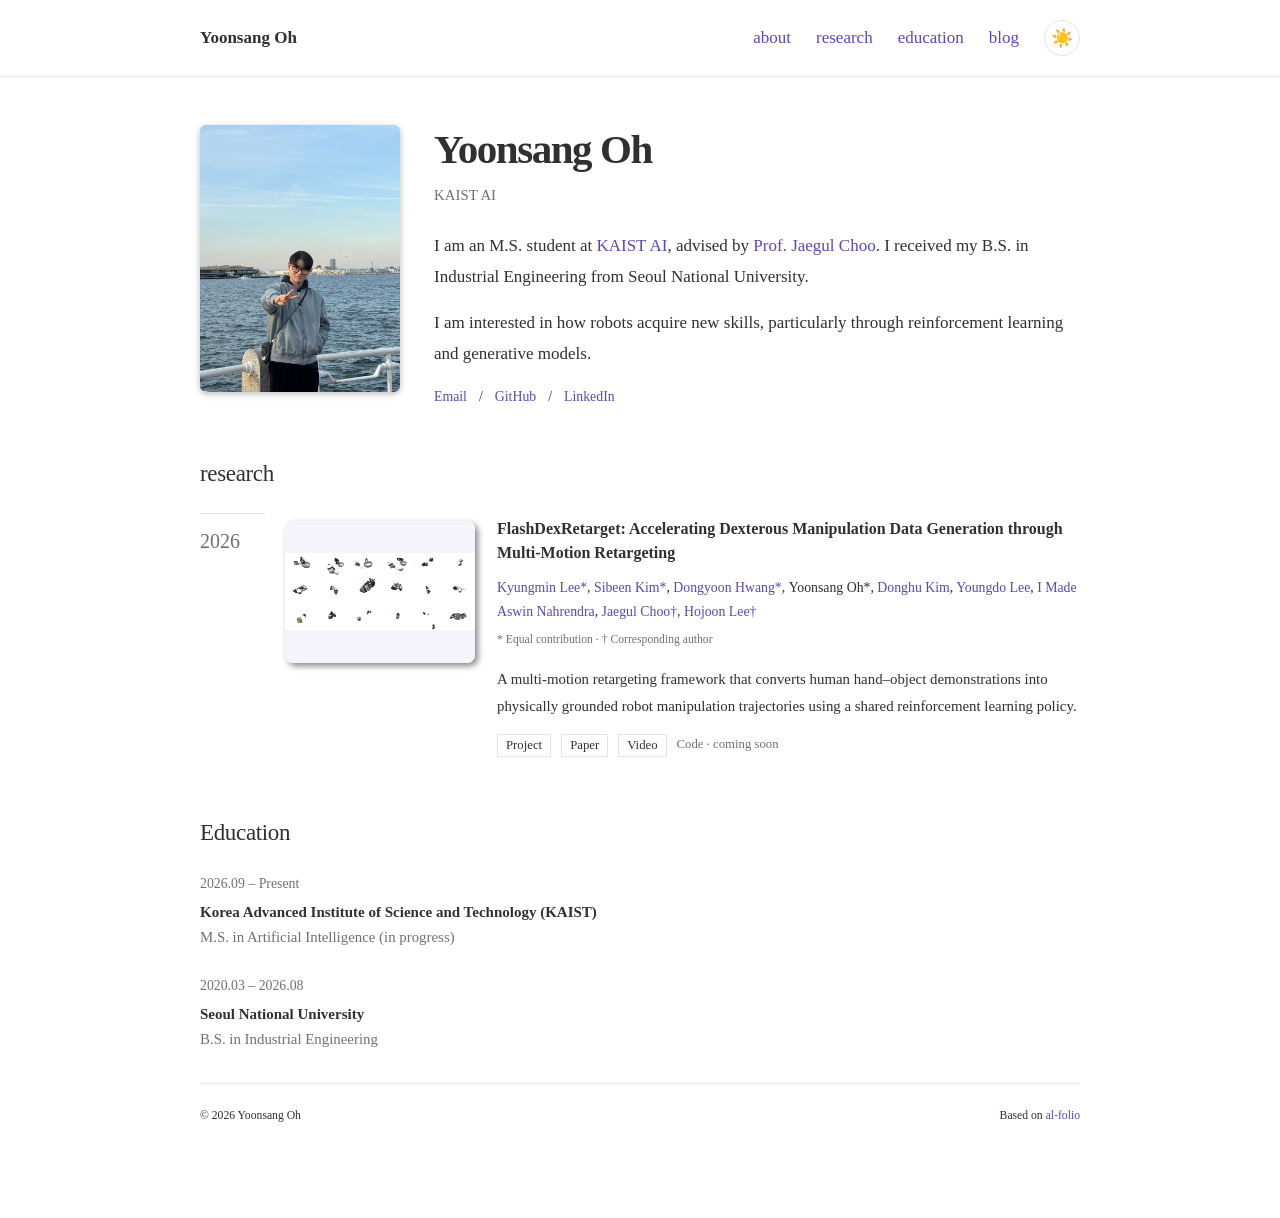
==== al-folio/index.html @ 8c88c83d "Loop research thumbnail automatically without playback controls" ====
<!doctype html><!-- Adapted from MIT-licensed al-folio; upstream styles preserved. --><html lang="en"><head><meta charset="utf-8"><script src="/assets/site-behavior.js?v=fc8016f9e977"></script><meta name="viewport" content="width=device-width,initial-scale=1"><title>Yoonsang Oh</title><meta name="description" content="Yoonsang Oh — KAIST AI. Robot learning, reinforcement learning, and generative models."><link rel="icon" type="image/svg+xml" href="/assets/favicon-iris.svg"><link rel="stylesheet" href="/al-folio/vendor/bootstrap.min.css?v=0c5ed985fdbd"><link rel="stylesheet" href="/al-folio/vendor/mdb.min.css?v=8e98d8bd4dc6"><link rel="stylesheet" href="/al-folio/vendor/main.css?v=cbb906da6841"><link rel="stylesheet" href="/assets/common.css?v=5578fe120aba"><link rel="stylesheet" href="/al-folio/preview.css?v=f639acb4c418"><link rel="stylesheet" href="/assets/selected-theme.css?v=f602026204bf"><link rel="canonical" href="https://yoonsangoh.github.io/"></head><body><header class="al-nav"><div><a class="brand" href="#about">Yoonsang Oh</a><nav aria-label="Page sections"><a href="#about">about</a><a href="#research">research</a><a href="#education">education</a><a href="/blog/">blog</a><button class="theme-toggle" type="button" aria-label="Switch to dark mode" aria-pressed="false" title="Switch to dark mode"><span aria-hidden="true">☀️</span></button></nav></div></header><main class="al-wrap" id="about"><article><div class="al-profile"><img class="portrait" src="/assets/yoonsang-oh-portrait.jpg" alt="Yoonsang Oh"></div><div class="al-intro"><h1>Yoonsang Oh</h1><p class="desc">KAIST AI</p><p>I am an M.S. student at <a href="https://gsai.kaist.ac.kr/" target="_blank" rel="noopener noreferrer">KAIST AI</a>, advised by <a href="https://sites.google.com/site/jaegulchoo/" target="_blank" rel="noopener noreferrer">Prof. Jaegul Choo</a>. I received my B.S. in Industrial Engineering from Seoul National University.</p><p>I am interested in how robots acquire new skills, particularly through reinforcement learning and generative models.</p><div class="profile-links"><a href="mailto:5yoondori@kaist.ac.kr">Email</a> <span aria-hidden="true">/</span> <a href="https://github.com/YoonsangOh" target="_blank" rel="noopener noreferrer">GitHub</a> <span aria-hidden="true">/</span> <a href="https://www.linkedin.com/in/%EC%9C%A4%EC%83%81-%EC%98%A4-364b84219/" target="_blank" rel="noopener noreferrer">LinkedIn</a></div></div><section class="al-research" id="research"><h2>research</h2><div class="al-bibliography"><div class="year-label">2026</div><article class="paper"><div class="paper-media"><a class="paper-image" href="https://davian-robotics.github.io/FlashDexRetarget/" target="_blank" rel="noopener noreferrer" aria-label="Open FlashDexRetarget project"><video id="flashdexretarget-preview" class="paper-video" autoplay muted loop playsinline preload="metadata" poster="/assets/flashdexretarget.jpg" width="1448" height="1086" aria-label="FlashDexRetarget robot manipulation demonstrations"><source src="/assets/flashdexretarget-thumbnail.mp4" type="video/mp4"><img src="/assets/flashdexretarget.jpg" alt="Robot hands interacting with objects in FlashDexRetarget rollouts"></video></a></div><div class="paper-body"><p class="paper-year">Research project · 2026</p><h3><a href="https://davian-robotics.github.io/FlashDexRetarget/" target="_blank" rel="noopener noreferrer">FlashDexRetarget: Accelerating Dexterous Manipulation Data Generation through Multi-Motion Retargeting</a></h3><p class="authors"><a href="https://kyungminn.github.io/" target="_blank" rel="noopener noreferrer">Kyungmin Lee*</a>, <a href="https://sibisibi.github.io/" target="_blank" rel="noopener noreferrer">Sibeen Kim*</a>, <a href="https://godnpeter.github.io/" target="_blank" rel="noopener noreferrer">Dongyoon Hwang*</a>, <strong>Yoonsang Oh*</strong>, <a href="https://i-am-proto.github.io/" target="_blank" rel="noopener noreferrer">Donghu Kim</a>, <a href="https://leeyngdo.github.io/" target="_blank" rel="noopener noreferrer">Youngdo Lee</a>, <a href="https://anahrendra.github.io/" target="_blank" rel="noopener noreferrer">I Made Aswin Nahrendra</a>, <a href="https://sites.google.com/site/jaegulchoo/" target="_blank" rel="noopener noreferrer">Jaegul Choo†</a>, <a href="https://joonleesky.github.io/" target="_blank" rel="noopener noreferrer">Hojoon Lee†</a></p><p class="author-note">* Equal contribution · † Corresponding author</p><p class="paper-summary">A multi-motion retargeting framework that converts human hand–object demonstrations into physically grounded robot manipulation trajectories using a shared reinforcement learning policy.</p><p class="paper-links"><a href="https://davian-robotics.github.io/FlashDexRetarget/" target="_blank" rel="noopener noreferrer">Project</a> <span aria-hidden="true">/</span> <a href="https://davian-robotics.github.io/FlashDexRetarget/static/FlashDexRetarget.pdf" target="_blank" rel="noopener noreferrer">Paper</a> <span aria-hidden="true">/</span> <a href="https://davian-robotics.github.io/FlashDexRetarget/#video" target="_blank" rel="noopener noreferrer">Video</a> <span aria-hidden="true">/</span> <span class="pending">Code · coming soon</span></p></div></article></div></section><section id="education"><h2>Education</h2><div class="al-education"><div class="education-item"><p class="education-period">2026.09 – Present</p><h3>Korea Advanced Institute of Science and Technology (KAIST)</h3><p>M.S. in Artificial Intelligence (in progress)</p></div><div class="education-item"><p class="education-period">2020.03 – 2026.08</p><h3>Seoul National University</h3><p>B.S. in Industrial Engineering</p></div></div></section></article><footer class="candidate-footer"><span>© 2026 Yoonsang Oh</span><span>Based on <a href="https://github.com/alshedivat/al-folio">al-folio</a></span></footer></main></body></html>
---- al-folio/vendor/main.css ----
:root{--global-bg-color:#fff;--global-code-bg-color:rgba(181,9,172,0.05);--global-text-color:#000;--global-text-color-light:#828282;--global-theme-color:#b509ac;--global-hover-color:#b509ac;--global-hover-text-color:#fff;--global-footer-bg-color:#1c1c1d;--global-footer-text-color:#e8e8e8;--global-footer-link-color:#fff;--global-distill-app-color:#828282;--global-divider-color:rgba(0,0,0,.1);--global-card-bg-color:#fff;--global-tip-block:#42b983;--global-tip-block-bg:#e2f5ec;--global-tip-block-text:#215d42;--global-tip-block-title:#359469;--global-warning-block:#e7c000;--global-warning-block-bg:#fff8d8;--global-warning-block-text:#6b5900;--global-warning-block-title:#b29400;--global-danger-block:#c00;--global-danger-block-bg:#ffe0e0;--global-danger-block-text:#600;--global-danger-block-title:#c00}:root .fa-sun{display:none}:root .fa-moon{padding-left:10px;padding-top:12px;display:block}:root .repo-img-light{display:block}:root .repo-img-dark{display:none}html[data-theme=dark]{--global-bg-color:#1c1c1d;--global-code-bg-color:#2c3237;--global-text-color:#e8e8e8;--global-text-color-light:#e8e8e8;--global-theme-color:#c519bc;--global-hover-color:#c519bc;--global-hover-text-color:#fff;--global-footer-bg-color:#e8e8e8;--global-footer-text-color:#1c1c1d;--global-footer-link-color:#000;--global-distill-app-color:#e8e8e8;--global-divider-color:#424246;--global-card-bg-color:#212529;--global-tip-block:#42b983;--global-tip-block-bg:#e2f5ec;--global-tip-block-text:#215d42;--global-tip-block-title:#359469;--global-warning-block:#e7c000;--global-warning-block-bg:#fff8d8;--global-warning-block-text:#6b5900;--global-warning-block-title:#b29400;--global-danger-block:#c00;--global-danger-block-bg:#ffe0e0;--global-danger-block-text:#600;--global-danger-block-title:#c00}html[data-theme=dark] .fa-sun{padding-left:10px;padding-top:12px;display:block}html[data-theme=dark] .fa-moon{display:none}html[data-theme=dark] .repo-img-light{display:none}html[data-theme=dark] .repo-img-dark{display:block}body{padding-bottom:70px;color:var(--global-text-color);background-color:var(--global-bg-color)}body h1,body h2,body h3,body h4,body h5,body h6{scroll-margin-top:66px}body.fixed-top-nav{padding-top:56px}body.sticky-bottom-footer{padding-bottom:0}.container{max-width:800px}.profile img{width:100%}p,h1,h2,h3,h4,h5,h6,em,div,li,span,strong{color:var(--global-text-color)}hr{border-top:1px solid var(--global-divider-color)}table td,table th{font-size:1rem}table th{font-weight:bold}a,table.table a{color:var(--global-theme-color)}a:hover,table.table a:hover{color:var(--global-theme-color);text-decoration:underline}a:hover:after :not(.nav-item.dropdown),table.table a:hover:after :not(.nav-item.dropdown){width:100%}.table-dark{background-color:transparent}figure,img{max-width:90vw}blockquote{background:var(--global-bg-color);border-left:2px solid var(--global-theme-color);margin:1.5em 10px;padding:.5em 10px;font-size:1.2rem}.equation{margin-bottom:1rem;text-align:center}.caption{font-size:.875rem;margin-top:.75rem;margin-bottom:1.5rem;text-align:center}.card{background-color:var(--global-card-bg-color)}.card img{width:100%}.card .card-title{color:var(--global-text-color)}.card .card-item{width:auto;margin-bottom:10px}.card .card-item .row{display:flex;align-items:center}.citation,.citation-number{color:var(--global-theme-color)}.profile{width:100%}.profile .address{margin-bottom:5px;margin-top:5px;font-family:monospace}.profile .address p{display:inline-block;margin:0}.profile.float-right{margin-left:1rem}.profile.float-left{margin-right:1rem}@media(min-width:576px){.profile{width:30%}.profile .address p{display:block}}.post-description{margin-bottom:2rem;font-size:.875rem}.post-description a{color:inherit}.post-description a:hover{color:var(--global-theme-color);text-decoration:none}.navbar{box-shadow:none;border-bottom:1px solid var(--global-divider-color);background-color:var(--global-bg-color);opacity:.95}.navbar .dropdown-menu{background-color:var(--global-bg-color);border:1px solid var(--global-divider-color)}.navbar .dropdown-menu a:not(.active){color:var(--global-text-color)}.navbar .dropdown-menu a:hover{color:var(--global-hover-color)}.navbar .dropdown-menu .dropdown-divider{border-top:1px solid var(--global-divider-color)!important}.dropdown-item{color:var(--global-text-color)}.dropdown-item:hover{color:var(--global-hover-color);background-color:var(--global-bg-color)}.navbar.navbar-light a:hover{text-decoration:none}.navbar.navbar-light .navbar-brand{color:var(--global-text-color)}.navbar.navbar-light .navbar-nav .nav-item .nav-link{color:var(--global-text-color)}.navbar.navbar-light .navbar-nav .nav-item .nav-link:hover{color:var(--global-hover-color)}.navbar.navbar-light .navbar-nav .nav-item.active>.nav-link{background-color:inherit;font-weight:bolder;color:var(--global-theme-color)}.navbar.navbar-light .navbar-nav .nav-item.active>.nav-link:hover{color:var(--global-hover-color)}.navbar.navbar-light .navbar-brand.social{padding-bottom:0;padding-top:0;font-size:1.7rem}.navbar.navbar-light .navbar-brand.social a i::before{color:var(--global-text-color);transition-property:all .2s ease-in-out}.navbar.navbar-light .navbar-brand.social a:hover i::before{color:var(--global-theme-color)}.navbar-toggler .icon-bar{display:block;width:22px;height:2px;background-color:var(--global-text-color);border-radius:1px;margin-bottom:4px;transition:all .2s}.navbar-toggler .top-bar{transform:rotate(45deg);transform-origin:10% 10%}.navbar-toggler .middle-bar{opacity:0}.navbar-toggler .bottom-bar{transform:rotate(-45deg);transform-origin:10% 90%}.navbar-toggler.collapsed .top-bar{transform:rotate(0)}.navbar-toggler.collapsed .middle-bar{opacity:1}.navbar-toggler.collapsed .bottom-bar{transform:rotate(0)}#light-toggle{padding:0;border:0;background-color:inherit;color:var(--global-text-color)}#light-toggle:hover{color:var(--global-hover-color)}.social{text-align:left}.social .contact-icons{font-size:3rem}.social .contact-icons a i::before{color:var(--global-text-color);transition-property:all .2s ease-in-out}.social .contact-icons a:hover i::before{color:var(--global-theme-color)}.social .contact-note{font-size:.8rem}footer.fixed-bottom{background-color:var(--global-footer-bg-color);font-size:.75rem}footer.fixed-bottom .container{color:var(--global-footer-text-color);padding-top:9px;padding-bottom:8px}footer.fixed-bottom a{color:var(--global-footer-link-color)}footer.fixed-bottom a:hover{color:var(--global-theme-color);text-decoration:none}footer.sticky-bottom{border-top:1px solid var(--global-divider-color);padding-top:40px;padding-bottom:40px;font-size:.9rem}.cv{margin-bottom:40px}.cv .card{background-color:var(--global-card-bg-color);border:1px solid var(--global-divider-color)}.cv .card .list-group-item{background-color:inherit;border-color:var(--global-divider-color)}.cv .card .list-group-item .badge{color:var(--global-card-bg-color)!important;background-color:var(--global-theme-color)!important}.table-cv-map{background-color:transparent;border:0;color:var(--global-text-color)}@media(min-width:768px){.repo{max-width:50%}}.header-bar{border-bottom:1px solid var(--global-divider-color);text-align:center;padding-top:2rem;padding-bottom:3rem}.header-bar h1{color:var(--global-theme-color);font-size:5rem}.tag-category-list{border-bottom:1px solid var(--global-divider-color);text-align:center;padding-top:1rem}.tag-category-list ul{justify-content:center;display:flow-root}.tag-category-list ul p,.tag-category-list ul li{list-style:none;display:inline-block;padding:1rem .5rem;color:var(--global-text-color-light)}.post-title mjx-container[jax=CHTML][display=true]{display:unset}.post-list{margin:0;margin-bottom:40px;padding:0}.post-list li{border-bottom:1px solid var(--global-divider-color);list-style:none;padding-top:2rem;padding-bottom:2rem}.post-list li .post-meta{color:var(--global-text-color-light);font-size:.875rem;margin-bottom:0}.post-list li .post-tags{color:var(--global-text-color-light);font-size:.875rem;padding-top:.25rem;padding-bottom:0}.post-list li a{color:var(--global-text-color);text-decoration:none}.post-list li a:hover{color:var(--global-theme-color)}.post-list li mjx-container[jax=CHTML][display=true]{display:unset}.pagination .page-item .page-link{color:var(--global-text-color)}.pagination .page-item .page-link:hover{color:#000}.pagination .page-item.active .page-link{color:#fff;background-color:var(--global-theme-color)}.pagination .page-item.active .page-link:hover{background-color:var(--global-theme-color)}.distill a:hover{border-bottom-color:var(--global-theme-color);text-decoration:none}.projects a{text-decoration:none}.projects a:hover .card-title{color:var(--global-theme-color)}.projects .card img{width:100%}.projects .card-item{width:auto;margin-bottom:10px}.projects .card-item .row{display:flex;align-items:center}.projects .grid-sizer,.projects .grid-item{width:250px;margin-bottom:10px}.projects h2.category{color:var(--global-divider-color);border-bottom:1px solid var(--global-divider-color);padding-top:.5rem;margin-top:2rem;margin-bottom:1rem;text-align:right}.publications{margin-top:2rem}.publications h1{color:var(--global-theme-color);font-size:2rem;text-align:center;margin-top:1em;margin-bottom:1em}.publications h2{margin-bottom:1rem}.publications h2 span{font-size:1.5rem}.publications h2.bibliography{color:var(--global-divider-color);border-top:1px solid var(--global-divider-color);padding-top:1rem;margin-top:2rem;margin-bottom:-2rem;text-align:right}.publications ol.bibliography{list-style:none;padding:0;margin-top:0}.publications ol.bibliography li{margin-bottom:1rem}.publications ol.bibliography li .preview{width:100%;min-width:80px;max-width:200px}.publications ol.bibliography li .abbr{height:2rem;margin-bottom:.5rem}.publications ol.bibliography li .abbr abbr{display:inline-block;background-color:var(--global-theme-color);padding-left:1rem;padding-right:1rem}.publications ol.bibliography li .abbr abbr a{color:white}.publications ol.bibliography li .abbr abbr a:hover{text-decoration:none}.publications ol.bibliography li .abbr abbr2{display:inline-block;background-color:rgba(255,255,255,0);border:1px solid var(--global-theme-color);color:var(--global-theme-color)!important;padding-left:1rem;padding-right:1rem}.publications ol.bibliography li .abbr abbr2 a{color:white}.publications ol.bibliography li .abbr abbr2 a:hover{text-decoration:none}.publications ol.bibliography li .abbr .award{color:var(--global-theme-color)!important;border:1px solid var(--global-theme-color)}.publications ol.bibliography li .title{font-weight:bolder}.publications ol.bibliography li .author a{border-bottom:1px dashed var(--global-theme-color)}.publications ol.bibliography li .author a:hover{border-bottom-style:solid;text-decoration:none}.publications ol.bibliography li .author>em{border-bottom:1px solid;font-style:normal}.publications ol.bibliography li .author>span.more-authors{color:var(--global-text-color-light);border-bottom:1px dashed var(--global-text-color-light);cursor:pointer}.publications ol.bibliography li .author>span.more-authors:hover{color:var(--global-text-color);border-bottom:1px dashed var(--global-text-color)}.publications ol.bibliography li .links a.btn{color:var(--global-text-color);border:1px solid var(--global-text-color);padding-left:.5rem;padding-right:.5rem;padding-top:.1rem;padding-bottom:.1rem;margin-left:0}.publications ol.bibliography li .links a.btn:hover{color:var(--global-theme-color);border-color:var(--global-theme-color)}.publications ol.bibliography li .badges{padding-bottom:.5rem}.publications ol.bibliography li .badges span{display:inline-block;color:#000;height:100%;padding-right:.5rem;vertical-align:middle}.publications ol.bibliography li .badges span:hover{text-decoration:underline}.publications ol.bibliography li .hidden{font-size:.875rem;max-height:0;overflow:hidden;text-align:justify;transition-property:.15s ease;-moz-transition:.15s ease;-ms-transition:.15s ease;-o-transition:.15s ease;transition:all .15s ease}.publications ol.bibliography li .hidden p{line-height:1.4em;margin:10px}.publications ol.bibliography li .hidden pre{font-size:1em;line-height:1.4em;padding:10px}.publications ol.bibliography li .hidden.open{max-height:100em;transition-property:.15s ease;-moz-transition:.15s ease;-ms-transition:.15s ease;-o-transition:.15s ease;transition:all .15s ease}.publications ol.bibliography li div.abstract.hidden{border:dashed 1px var(--global-bg-color)}.publications ol.bibliography li div.abstract.hidden.open{border-color:var(--global-text-color)}figure.highlight{margin:0 0 1rem}pre{color:var(--global-theme-color);background-color:var(--global-code-bg-color);border-radius:6px;padding:6px 12px}pre pre,pre code{background-color:transparent;border-radius:0;margin-bottom:0;padding:0}code{color:var(--global-theme-color);background-color:var(--global-code-bg-color);border-radius:3px;padding:3px 3px}html.transition,html.transition *,html.transition *:before,html.transition *:after{transition:all 750ms!important;transition-delay:0!important}.post .post-meta{color:var(--global-text-color-light);font-size:.875rem;margin-bottom:0}.post .post-tags{color:var(--global-text-color-light);font-size:.875rem;padding-top:.25rem;padding-bottom:1rem}.post .post-tags a{color:var(--global-text-color-light);text-decoration:none}.post .post-tags a:hover{color:var(--global-theme-color)}.post .post-content blockquote{border-left:5px solid var(--global-theme-color);padding:8px}.post .post-content blockquote p{margin-bottom:0}progress{position:fixed;left:0;top:56px;z-index:10;width:100%;height:1px;-webkit-appearance:none;-moz-appearance:none;appearance:none;border:0;background-color:transparent;color:var(--global-theme-color)}progress::-webkit-progress-bar{background-color:transparent}progress::-webkit-progress-value{background-color:var(--global-theme-color)}progress::-moz-progress-bar{background-color:var(--global-theme-color)}.progress-container{width:100%;background-color:transparent;position:fixed;top:56px;left:0;height:5px;display:block}.progress-bar{background-color:var(--global-theme-color);width:0;display:block;height:inherit}.code-display-wrapper{position:relative}.code-display-wrapper .copy{background:var(--global-card-bg-color);border-color:var(--global-bg-color);border-radius:.3rem;border-style:none;color:var(--global-text-color);font-size:medium;opacity:0;position:absolute;right:.5rem;top:.5rem}.code-display-wrapper:active .copy,.code-display-wrapper:focus .copy,.code-display-wrapper:hover .copy{color:var(--global-hover-color);opacity:1}.btn-group.dropdown .btn{box-shadow:none;-webkit-box-shadow:none}.btn-group.dropdown .btn-secondary.dropdown-toggle{border:1px solid var(--global-divider-color)}.btn-group.dropdown .btn-secondary.dropdown-toggle .page-size{color:inherit}.btn-group.dropdown .btn-secondary.dropdown-toggle:not(.active){background-color:var(--global-bg-color)!important;color:var(--global-text-color)}.btn-group.dropdown .btn-secondary.dropdown-toggle:hover{background-color:var(--global-hover-color)!important;color:var(--global-hover-text-color)!important}.btn-group.dropdown .dropdown-menu{background-color:var(--global-bg-color)}.btn-group.dropdown .dropdown-item{background-color:var(--global-bg-color);color:var(--global-text-color)}.btn-group.dropdown .dropdown-item:hover{color:var(--global-hover-color)}.btn-group.dropdown .dropdown-item.active,.btn-group.dropdown .dropdown-item:active{background-color:var(--global-hover-color);color:var(--global-hover-text-color)!important}.btn-group.dropdown .dropdown-item.active:hover,.btn-group.dropdown .dropdown-item:active:hover{color:var(--global-hover-text-color)}nav[data-toggle=toc]{top:5rem}nav[data-toggle=toc] .nav .nav>li>a{font-size:.75rem}nav[data-toggle=toc] .nav>li>a{color:var(--global-text-color);font-size:.75rem}nav[data-toggle=toc] .nav>li>a:hover{color:var(--global-hover-color);border-left-color:var(--global-hover-color)}nav[data-toggle=toc] .nav-link.active{color:var(--global-theme-color);border-left-color:var(--global-theme-color);font-size:.75rem}nav[data-toggle=toc] .nav-link.active:hover{color:var(--global-hover-color);border-left-color:var(--global-hover-color)}@media(max-width:576px){nav[data-toggle=toc]{visibility:hidden;height:0;top:0}}.post .post-content blockquote.block-tip{border-color:var(--global-tip-block);background-color:var(--global-tip-block-bg)}.post .post-content blockquote.block-tip p{color:var(--global-tip-block-text)}.post .post-content blockquote.block-tip h1,.post .post-content blockquote.block-tip h2,.post .post-content blockquote.block-tip h3,.post .post-content blockquote.block-tip h4,.post .post-content blockquote.block-tip h5,.post .post-content blockquote.block-tip h6{color:var(--global-tip-block-title)}.post .post-content blockquote.block-warning{border-color:var(--global-warning-block);background-color:var(--global-warning-block-bg)}.post .post-content blockquote.block-warning p{color:var(--global-warning-block-text)}.post .post-content blockquote.block-warning h1,.post .post-content blockquote.block-warning h2,.post .post-content blockquote.block-warning h3,.post .post-content blockquote.block-warning h4,.post .post-content blockquote.block-warning h5,.post .post-content blockquote.block-warning h6{color:var(--global-warning-block-title)}.post .post-content blockquote.block-danger{border-color:var(--global-danger-block);background-color:var(--global-danger-block-bg)}.post .post-content blockquote.block-danger p{color:var(--global-danger-block-text)}.post .post-content blockquote.block-danger h1,.post .post-content blockquote.block-danger h2,.post .post-content blockquote.block-danger h3,.post .post-content blockquote.block-danger h4,.post .post-content blockquote.block-danger h5,.post .post-content blockquote.block-danger h6{color:var(--global-danger-block-title)}.featured-posts a{color:var(--global-text-color-light);text-decoration:none}.featured-posts a .card-text{overflow:hidden;text-overflow:ellipsis;white-space:nowrap}.featured-posts a:hover{color:var(--global-theme-color)}.featured-posts a:hover .card-title{color:var(--global-theme-color)}.featured-posts .card-item{margin-bottom:10px}.featured-posts .post-meta{color:var(--global-text-color-light);font-size:.875rem;margin-bottom:0;padding-top:.5rem}d-byline{border-top-color:var(--global-divider-color)!important}d-byline h3{color:var(--global-text-color)!important}d-byline a,d-article d-byline a{color:var(--global-text-color)!important}d-byline a:hover,d-article d-byline a:hover{color:var(--global-hover-color)!important}d-article{border-top-color:var(--global-divider-color)!important}d-article p,d-article h1,d-article h2,d-article h3,d-article h4,d-article h5,d-article h6,d-article li,d-article table{color:var(--global-text-color)!important}d-article h1,d-article h2,d-article hr,d-article table,d-article table th,d-article table td{border-bottom-color:var(--global-divider-color)!important}d-article a{color:var(--global-theme-color)!important}d-article a:hover{color:var(--global-theme-color)!important}d-article b i{display:inline}d-article details{color:var(--global-text-color);background-color:var(--global-code-bg-color);margin-top:0;padding:8px 12px;position:relative;border-radius:6px;display:block;margin-bottom:20px;grid-column:text;overflow:auto;max-width:100%}d-article details summary{color:var(--global-theme-color)}d-article details p{margin-top:.5rem;margin-bottom:.5rem}d-article d-contents{align-self:start;grid-column:1/4;grid-row:auto/span 4;justify-self:end;margin-top:0;padding-left:2em;padding-right:3em;border-right:1px solid var(--global-divider-color);width:max(70%,300px);margin-right:0;margin-top:0;display:grid;grid-template-columns:minmax(8px,1fr) [toc] auto minmax(8px,1fr) [toc-line] 1px minmax(32px,2fr)}d-article d-contents nav{grid-column:toc}d-article d-contents nav a{border-bottom:none!important}d-article d-contents nav a:hover{border-bottom:1px solid var(--global-text-color)!important}d-article d-contents nav h3{margin-top:0;margin-bottom:1em}d-article d-contents nav div{display:block;outline:0;margin-bottom:.8em;color:rgba(0,0,0,0.8);font-weight:bold}d-article d-contents nav ul{padding-left:1em;margin-top:0;margin-bottom:6px;list-style-type:none}d-article d-contents nav ul li{margin-bottom:.25em}d-article d-contents .figcaption{line-height:1.4em}d-article d-contents toc-line{border-right:1px solid var(--global-divider-color);grid-column:toc-line}d-article d-footnote{scroll-margin-top:66px}d-appendix{border-top-color:var(--global-divider-color)!important;color:var(--global-distill-app-color)!important}d-appendix h3,d-appendix li,d-appendix span{color:var(--global-distill-app-color)!important}d-appendix a,d-appendix a.footnote-backlink{color:var(--global-distill-app-color)!important}d-appendix a:hover,d-appendix a.footnote-backlink:hover{color:var(--global-hover-color)!important}@media(min-width:1025px){d-article{contain:none!important;overflow-x:visible!important}d-article d-contents{position:sticky;top:5rem;z-index:10;max-height:none;overflow:visible}d-article d-contents nav{position:static!important}}@media(max-width:1024px){d-article d-contents{display:block;grid-column-start:2;grid-column-end:-2;padding-bottom:.5em;margin-bottom:1em;padding-top:.5em;width:100%;border:1px solid var(--global-divider-color)}d-article d-contents nav{grid-column:none}}
---- assets/common.css ----
*{box-sizing:border-box}html{scroll-behavior:smooth}body{margin:0;color:#242a2e;background:#fff;font:16px/1.7 -apple-system,BlinkMacSystemFont,"Segoe UI",Arial,sans-serif}a{color:#17647a;text-decoration:none;text-underline-offset:4px}a:hover{text-decoration:underline}a:focus-visible,button:focus-visible,summary:focus-visible{outline:3px solid #bd6944;outline-offset:4px}img{max-width:100%;height:auto}h1,h2,h3,p{margin-top:0}h1{letter-spacing:-.035em}h2{font-size:23px;line-height:1.3;font-weight:600;letter-spacing:-.015em;margin:0 0 24px}h3{font-size:17px;line-height:1.5;font-weight:600}.pending{color:#747b80}.profile-links{font-size:14px;display:flex;gap:12px;align-items:center;flex-wrap:wrap}.monogram{width:180px;aspect-ratio:1;display:grid;place-items:center;background:#f3f0e9;color:#6e695e;font:54px/1 Georgia,serif;letter-spacing:-.055em}.portrait{width:180px;height:auto;aspect-ratio:auto;object-fit:contain}.paper h3{margin:4px 0 11px}.paper-image{display:block;align-self:start;overflow:hidden}.paper-image img{display:block;width:100%}.paper-year{font-size:12px;color:#737b81;letter-spacing:.055em;margin-bottom:8px}.authors{font-size:13px;line-height:1.8;margin-bottom:5px}.author-note{font-size:11px;color:#797f82;margin-bottom:16px}.paper-summary{font-size:15px;line-height:1.8;margin-bottom:14px}.paper-links{font-size:13px;display:flex;gap:10px;flex-wrap:wrap}.education-item{margin-bottom:22px}.education-item h3{font-size:15px;margin-bottom:2px}.education-item p{font-size:14px;color:#686f74;margin-bottom:0}.candidate-footer{border-top:1px solid #e7e8e8;margin-top:54px;padding:22px 0;color:#82868a;font-size:11px;display:flex;justify-content:space-between;gap:16px;flex-wrap:wrap}.tags{display:flex;flex-wrap:wrap;gap:8px}.tags span{font-size:12px;padding:3px 10px;border:1px solid #dfe7e9;border-radius:4px;color:#48616c}.quiet-wrap{max-width:760px;padding:72px 32px 32px;margin:0 auto}.quiet-wrap h1{font:48px/1.2 Georgia,serif;margin-bottom:8px}.quiet-wrap .eyebrow{color:#79736b;font-size:12px;letter-spacing:.14em;text-transform:uppercase}.quiet-wrap .intro{font:19px/1.85 Georgia,serif;margin-top:36px}.quiet-wrap .intro p{margin-bottom:21px}.quiet-wrap h2{font:27px Georgia,serif;margin-bottom:28px}.quiet-wrap section{margin-top:52px}.quiet-wrap .paper{display:block}.quiet-wrap .paper-image{max-width:280px;margin:0 0 24px}.quiet-wrap .paper h3{font:21px/1.55 Georgia,serif}.quiet-wrap .paper-body{max-width:650px}.quiet-wrap .education-list{display:grid;grid-template-columns:1fr 1fr;gap:24px}.quiet-wrap .candidate-footer{margin-top:35px}.sidebar-wrap{max-width:1080px;margin:0 auto;padding:72px 34px;display:grid;grid-template-columns:225px 1fr;gap:75px}.sidebar-profile{position:sticky;top:55px;align-self:start}.sidebar-profile .monogram,.sidebar-profile .portrait{width:150px;border-radius:50%;margin-bottom:25px}.sidebar-profile .portrait{border-radius:4px}.sidebar-profile h1{font-size:29px;font-weight:600;margin-bottom:7px}.sidebar-profile .position{font-size:15px;margin-bottom:22px;color:#66747d}.sidebar-profile .profile-links{gap:8px;font-size:12px}.sidebar-profile .profile-links .pending{display:block;width:100%}.sidebar-profile nav{display:grid;margin-top:34px;gap:9px;font-size:13px}.sidebar-content section{margin-bottom:46px}.sidebar-content .paper{border-top:1px solid #e1e6e7;padding-top:24px}.sidebar-content .paper-image{max-width:100%;margin-bottom:22px;background:#fafafa}.sidebar-content .tags{margin-top:24px}.spotlight-wrap{max-width:1080px;padding:0 38px;margin:auto}.spotlight-nav{display:flex;justify-content:space-between;align-items:center;padding:30px 0 24px;border-bottom:1px solid #e1e7e5}.spotlight-nav .wordmark{font-size:16px;font-weight:600}.spotlight-nav nav{display:flex;gap:25px;font-size:13px}.spotlight-intro{padding:68px 0 48px;display:grid;grid-template-columns:1fr 1fr;gap:60px}.spotlight-intro h1{font-size:58px;line-height:1.12;font-weight:500;margin:10px 0 23px}.spotlight-intro .eyebrow{font-size:12px;color:#74817b;letter-spacing:.14em}.spotlight-intro .intro-copy{padding-top:6px;font-size:16px;line-height:1.85}.spotlight-wrap h2{font-size:13px;text-transform:uppercase;letter-spacing:.12em;color:#536b60;margin-bottom:26px}.spotlight-wrap .research-section{padding-top:24px}.spotlight-wrap .paper{display:grid;grid-template-columns:1.2fr 1fr;gap:35px;padding:30px 0;border-top:1px solid #d7e0db}.spotlight-wrap .paper-image{background:#fbfcfb;padding:16px 0}.spotlight-wrap .paper h3{font-size:21px;line-height:1.45}.spotlight-wrap .paper-body{padding-top:3px}.spotlight-wrap .education-section{padding:35px 0 0;border-top:1px solid #d7e0db;margin-top:15px}.spotlight-wrap .education-list{display:grid;grid-template-columns:1fr 1fr;gap:30px}.spotlight-wrap .candidate-footer{margin-top:22px}.spotlight-wrap .tags span{border:0;background:#f0f5f2;padding:4px 10px}.spotlight-wrap a{color:#20694e}
@media(max-width:760px){.sidebar-wrap{grid-template-columns:1fr;gap:38px;padding:32px 23px}.sidebar-profile{position:static}.sidebar-profile .monogram,.sidebar-profile .portrait{width:92px;font-size:33px;float:right;margin:0 0 0 18px}.sidebar-profile .portrait{border-radius:4px}.sidebar-profile h1{font-size:28px}.sidebar-profile nav{display:flex;gap:20px;margin-top:22px}.sidebar-profile .position{margin-bottom:12px}.sidebar-content section{margin-bottom:38px}.quiet-wrap{padding:38px 23px 22px}.quiet-wrap h1{font-size:39px}.quiet-wrap .intro{font-size:18px}.quiet-wrap .education-list{grid-template-columns:1fr;gap:0}.spotlight-wrap{padding:0 23px}.spotlight-nav{padding-top:24px}.spotlight-nav nav{gap:16px}.spotlight-intro{grid-template-columns:1fr;gap:25px;padding:38px 0 25px}.spotlight-intro h1{font-size:44px;margin-bottom:20px}.spotlight-wrap .paper{grid-template-columns:1fr;gap:20px}.spotlight-wrap .paper-image{padding:0}.spotlight-wrap .education-list{grid-template-columns:1fr;gap:0}.candidate-footer{margin-top:32px}.paper-summary{font-size:14px}.authors{font-size:12px}}
@media(prefers-reduced-motion:reduce){html{scroll-behavior:auto}}
---- al-folio/preview.css ----
/* Local adaptation; third_party styles remain unchanged. */
body{font-family:Roboto,-apple-system,BlinkMacSystemFont,"Segoe UI",Arial,sans-serif;color:#303030;font-weight:300}a{color:#5b47b7}h1,h2{font-weight:300}.al-nav{border-bottom:1px solid #e4e4e4}.al-nav>div{max-width:940px;margin:auto;padding:20px 30px;display:flex;justify-content:space-between;align-items:center}.al-nav nav{display:flex;gap:25px}.al-nav .brand{color:#303030}.al-wrap{max-width:940px;margin:48px auto 0;padding:0 30px}.al-profile{float:left;margin:0 34px 22px 0}.al-profile .monogram,.al-profile .portrait{width:200px;border-radius:4px}.al-intro h1{font-size:41px;line-height:1.2;margin-bottom:8px}.al-intro .desc{font-size:14px;color:#777;margin-bottom:22px}.al-intro p{line-height:1.8}.al-wrap section{clear:both;padding-top:45px}.al-bibliography{display:grid;grid-template-columns:65px 1fr;gap:20px}.year-label{font-size:20px;color:#c7c7c7;border-top:1px solid #dedede;padding-top:10px}.al-wrap .paper{display:grid;grid-template-columns:190px 1fr;gap:22px}.al-wrap .paper h3{font-size:16px}.al-wrap .paper h3 a{color:#303030;font-weight:600}.al-wrap .paper .paper-year{display:none}.al-wrap .paper-image{padding-top:8px}.al-wrap .paper-summary{font-weight:300;font-size:14px}.al-wrap .paper-links{font-size:12px}.al-education{display:flex;flex-direction:column;gap:24px}.al-education .education-item{margin-bottom:0}.al-education .education-period{font-size:13px;color:#858585;margin-bottom:5px;font-variant-numeric:tabular-nums}.al-education .education-note{font-size:13px;margin-top:5px;color:#858585}.al-wrap .candidate-footer{margin-top:30px}.al-wrap .paper-links a{border:1px solid #d0d0d0;padding:0 8px;color:#333}.al-wrap .paper-links span[aria-hidden]{display:none}.al-wrap .profile-links{font-size:13px}
@media(max-width:650px){.al-nav>div{padding:17px 21px;flex-wrap:wrap;gap:14px}.al-nav nav{gap:16px;font-size:13px}.al-nav .brand{font-size:13px}.al-wrap{margin-top:30px;padding:0 23px}.al-profile{float:right;margin:0 0 16px 20px}.al-profile .monogram,.al-profile .portrait{width:90px;font-size:34px}.al-intro h1{font-size:32px}.al-intro .desc{font-size:12px;margin-bottom:26px}.al-bibliography{grid-template-columns:1fr;gap:12px}.year-label{font-size:14px;width:60px}.al-wrap .paper{grid-template-columns:1fr;gap:15px}.al-wrap .paper-image{max-width:100%}.al-education{gap:24px}.al-wrap section{padding-top:32px}}
.al-profile .portrait{display:block;border-radius:6px;box-shadow:0 2px 5px 0 rgba(0,0,0,.16),0 2px 10px 0 rgba(0,0,0,.12)}
/* Blog previews share the homepage typography and restrained accent. */
.al-nav [aria-current="page"]{color:#5b47b7;border-bottom:1px solid #5b47b7}
.blog-wrap{max-width:820px;margin:54px auto 0;padding:0 30px}
.blog-header h1{font-size:41px;font-weight:300;line-height:1.2;margin-bottom:12px}
.blog-lead{font-size:16px;color:#707070;margin-bottom:24px}
.blog-preview-note{font-size:13px;color:#777;border-left:2px solid #5b47b7;padding:2px 0 2px 14px;margin:0 0 38px}
.blog-list{list-style:none;padding:0;margin:0}
.blog-list>li{border-top:1px solid #e7e7e7;padding:28px 0}
.blog-meta{display:flex;align-items:center;flex-wrap:wrap;gap:10px;color:#888;font-size:12px;margin-bottom:12px}
.blog-sample-label{color:#5b47b7;background:#f5f4fb;border-radius:3px;padding:1px 7px}
.blog-list h2{font-size:25px;font-weight:400;margin-bottom:9px}
.blog-list h2 a{color:#333}
.blog-list .excerpt{font-size:15px;color:#666;margin-bottom:12px;max-width:650px}
.blog-read{font-size:13px}
.blog-back{font-size:13px;display:inline-block;margin-bottom:25px}
.blog-post{max-width:680px;margin-left:auto;margin-right:auto}
.blog-post .blog-header{border-bottom:1px solid #e7e7e7;margin-bottom:32px;padding-bottom:20px}
.blog-body{font-size:16px;line-height:1.9;color:#444}
.blog-body h2{font-size:23px;font-weight:400;margin:32px 0 16px}
.blog-body blockquote{margin:24px 0;padding:4px 0 4px 20px;border-left:2px solid #c9c9c9;color:#777;font-style:italic}
.blog-body ul{padding-left:22px}
.blog-caption{font-size:13px;color:#888}
.blog-placeholder{padding:32px 20px;text-align:center;border:1px dashed #d5cbd2;background:#fcfafb;margin:24px 0}
.blog-placeholder span{display:block;font-size:13px;color:#858085}
@media(max-width:650px){.blog-wrap{margin-top:32px;padding:0 23px}.blog-header h1{font-size:32px}.blog-list h2{font-size:23px}.blog-preview-note{margin-bottom:28px}.blog-list>li{padding:24px 0}.blog-body{font-size:15px}}
---- assets/selected-theme.css ----
/* Approved typography and Iris palette; shared by public pages and local previews. */
:root{
  color-scheme:light;
  --site-bg:#fff;--site-text:#303030;--site-muted:#707070;--site-border:#e4e4e4;
  --site-accent:#5b47b7;--site-hover:#493992;--site-soft:#f5f4fb;--site-selection:#dedaf1;
  --global-bg-color:var(--site-bg);--global-text-color:var(--site-text);
  --global-theme-color:var(--site-accent);--global-hover-color:var(--site-hover);--global-code-bg-color:var(--site-soft);
}
html[data-theme="dark"]{
  color-scheme:dark;
  --site-bg:#19181e;--site-text:#eeedf3;--site-muted:#b5b0c2;--site-border:#3b3748;
  --site-accent:#baabff;--site-hover:#d6cdff;--site-soft:#2c263f;--site-selection:#4d4073;
}
body{font-family:Palatino,"Palatino Linotype","Book Antiqua",Georgia,serif;font-size:17px;font-weight:400;background:var(--site-bg);color:var(--site-text)}
h1,h2,h3,button{font-family:inherit}
.al-intro h1,.al-nav .brand{font-weight:700}
a{color:var(--site-accent)}a:hover,a:focus{color:var(--site-hover)}
.al-nav{border-color:var(--site-border)}
.al-nav nav{align-items:center}
.al-nav .brand,.al-wrap .paper h3 a,.blog-list h2 a{color:var(--site-text)}
.al-nav [aria-current="page"]{color:var(--site-accent);border-color:var(--site-accent)}
.al-intro .desc,.education-item p,.al-wrap .paper-summary{font-size:14.875px}
.al-wrap .paper-summary{font-weight:400}
.authors,.al-wrap .profile-links,.al-education .education-period,.al-education .education-note,.blog-preview-note,.blog-read,.blog-back,.blog-caption{font-size:13.8125px}
.author-note,.candidate-footer{font-size:11.6875px}
.al-wrap .paper-links,.blog-meta{font-size:12.75px}
.blog-lead,.blog-body{font-size:17px}.blog-list .excerpt{font-size:15.9375px}
.al-intro .desc,.education-item p,.al-education .education-period,.al-education .education-note,.author-note,.pending,.candidate-footer,.blog-lead,.blog-preview-note,.blog-meta,.blog-caption,.blog-list .excerpt,.blog-body blockquote,.blog-placeholder span{color:var(--site-muted)}
.year-label{color:var(--site-muted);border-color:var(--site-border)}
.candidate-footer,.blog-list>li,.blog-post .blog-header,.blog-body blockquote{border-color:var(--site-border)}
.blog-body{color:var(--site-text)}
.blog-preview-note{border-left-color:var(--site-accent)}
.blog-sample-label{color:var(--site-accent);background:var(--site-soft)}
.blog-placeholder{color:var(--site-text);background:var(--site-soft);border-color:var(--site-border)}
.al-wrap .paper-links a{color:var(--site-text);border-color:var(--site-border)}
.al-wrap .paper-links a:hover,.al-wrap .paper-links a:focus{color:var(--site-hover);border-color:var(--site-accent);background:var(--site-soft)}
a:focus-visible,button:focus-visible,summary:focus-visible{outline-color:var(--site-accent)}
::selection{background:var(--site-selection)}
.theme-toggle{display:inline-grid;place-items:center;flex-shrink:0;width:36px;height:36px;padding:0;border:1px solid var(--site-border);border-radius:50%;background:var(--site-bg);color:var(--site-text);font-size:18px;line-height:1;cursor:pointer}
.theme-toggle:hover{background:var(--site-soft);border-color:var(--site-accent)}
.paper-media{position:relative;align-self:start;margin-top:8px;border-radius:8px;box-shadow:3px 3px 6px #888}
.al-wrap .paper-image{padding:0;border-radius:8px;overflow:hidden;background:var(--site-soft)}
.paper-video{display:block;width:100%;height:auto;aspect-ratio:4/3;object-fit:contain}
html[data-theme="dark"] .paper-media{box-shadow:3px 4px 9px #0009,0 0 0 1px #ffffff1f}
html[data-theme="dark"] .al-profile .portrait{box-shadow:0 3px 9px #0009,0 0 0 1px #ffffff18}
.blog-empty{min-height:50vh;padding-bottom:80px}
.blog-empty-note{margin-top:38px;padding-top:24px;border-top:1px solid var(--site-border);color:var(--site-muted);font-size:1em}
@media(max-width:650px){
  .al-nav>div{position:relative;gap:10px}.al-nav nav{width:100%;gap:16px}.al-nav .brand,.al-nav nav{font-size:13.8125px}
  .theme-toggle{position:absolute;right:21px;top:12px;width:32px;height:32px;font-size:17px}.al-intro .desc{font-size:12.75px}
  .blog-body{font-size:15.9375px}.blog-empty{min-height:48vh}
}
@media(max-width:420px){.al-nav>div{padding:14px 18px}.al-nav nav{gap:10px}.theme-toggle{width:30px;height:30px}}
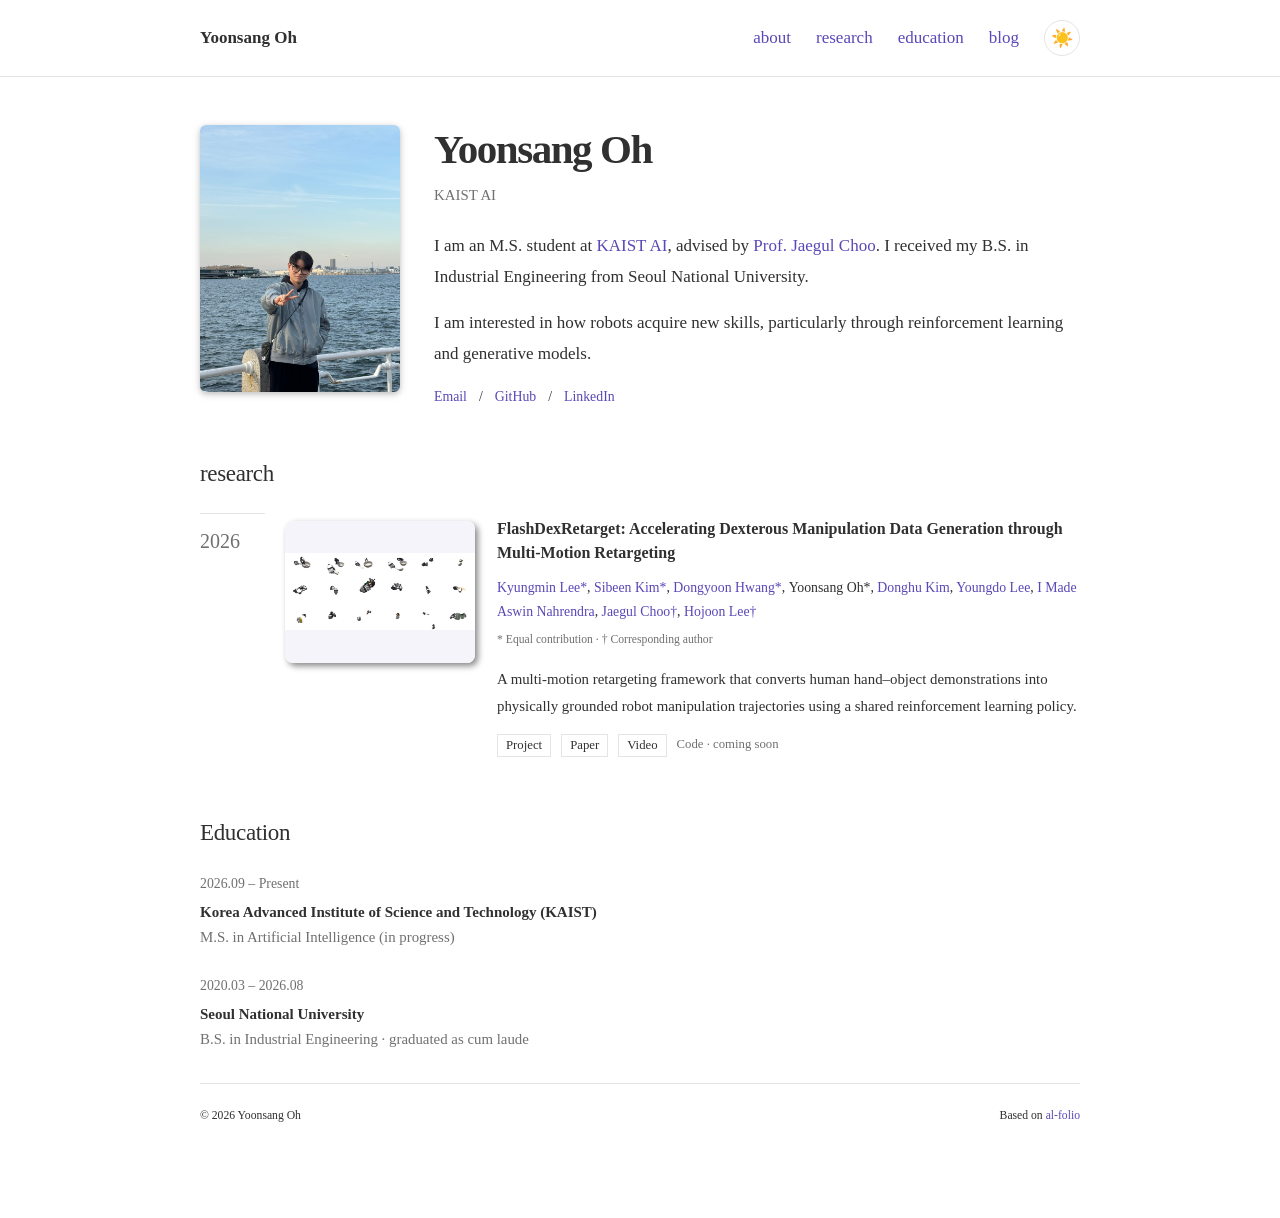
==== commit eb689559: "Restore cum laude in undergraduate education" ====
--- a/al-folio/index.html
+++ b/al-folio/index.html
@@ -1 +1 @@
-<!doctype html><!-- Adapted from MIT-licensed al-folio; upstream styles preserved. --><html lang="en"><head><meta charset="utf-8"><script src="/assets/site-behavior.js?v=fc8016f9e977"></script><meta name="viewport" content="width=device-width,initial-scale=1"><title>Yoonsang Oh</title><meta name="description" content="Yoonsang Oh — KAIST AI. Robot learning, reinforcement learning, and generative models."><link rel="icon" type="image/svg+xml" href="/assets/favicon-iris.svg"><link rel="stylesheet" href="/al-folio/vendor/bootstrap.min.css?v=0c5ed985fdbd"><link rel="stylesheet" href="/al-folio/vendor/mdb.min.css?v=8e98d8bd4dc6"><link rel="stylesheet" href="/al-folio/vendor/main.css?v=cbb906da6841"><link rel="stylesheet" href="/assets/common.css?v=5578fe120aba"><link rel="stylesheet" href="/al-folio/preview.css?v=f639acb4c418"><link rel="stylesheet" href="/assets/selected-theme.css?v=f602026204bf"><link rel="canonical" href="https://yoonsangoh.github.io/"></head><body><header class="al-nav"><div><a class="brand" href="#about">Yoonsang Oh</a><nav aria-label="Page sections"><a href="#about">about</a><a href="#research">research</a><a href="#education">education</a><a href="/blog/">blog</a><button class="theme-toggle" type="button" aria-label="Switch to dark mode" aria-pressed="false" title="Switch to dark mode"><span aria-hidden="true">☀️</span></button></nav></div></header><main class="al-wrap" id="about"><article><div class="al-profile"><img class="portrait" src="/assets/yoonsang-oh-portrait.jpg" alt="Yoonsang Oh"></div><div class="al-intro"><h1>Yoonsang Oh</h1><p class="desc">KAIST AI</p><p>I am an M.S. student at <a href="https://gsai.kaist.ac.kr/" target="_blank" rel="noopener noreferrer">KAIST AI</a>, advised by <a href="https://sites.google.com/site/jaegulchoo/" target="_blank" rel="noopener noreferrer">Prof. Jaegul Choo</a>. I received my B.S. in Industrial Engineering from Seoul National University.</p><p>I am interested in how robots acquire new skills, particularly through reinforcement learning and generative models.</p><div class="profile-links"><a href="mailto:5yoondori@kaist.ac.kr">Email</a> <span aria-hidden="true">/</span> <a href="https://github.com/YoonsangOh" target="_blank" rel="noopener noreferrer">GitHub</a> <span aria-hidden="true">/</span> <a href="https://www.linkedin.com/in/%EC%9C%A4%EC%83%81-%EC%98%A4-364b84219/" target="_blank" rel="noopener noreferrer">LinkedIn</a></div></div><section class="al-research" id="research"><h2>research</h2><div class="al-bibliography"><div class="year-label">2026</div><article class="paper"><div class="paper-media"><a class="paper-image" href="https://davian-robotics.github.io/FlashDexRetarget/" target="_blank" rel="noopener noreferrer" aria-label="Open FlashDexRetarget project"><video id="flashdexretarget-preview" class="paper-video" autoplay muted loop playsinline preload="metadata" poster="/assets/flashdexretarget.jpg" width="1448" height="1086" aria-label="FlashDexRetarget robot manipulation demonstrations"><source src="/assets/flashdexretarget-thumbnail.mp4" type="video/mp4"><img src="/assets/flashdexretarget.jpg" alt="Robot hands interacting with objects in FlashDexRetarget rollouts"></video></a></div><div class="paper-body"><p class="paper-year">Research project · 2026</p><h3><a href="https://davian-robotics.github.io/FlashDexRetarget/" target="_blank" rel="noopener noreferrer">FlashDexRetarget: Accelerating Dexterous Manipulation Data Generation through Multi-Motion Retargeting</a></h3><p class="authors"><a href="https://kyungminn.github.io/" target="_blank" rel="noopener noreferrer">Kyungmin Lee*</a>, <a href="https://sibisibi.github.io/" target="_blank" rel="noopener noreferrer">Sibeen Kim*</a>, <a href="https://godnpeter.github.io/" target="_blank" rel="noopener noreferrer">Dongyoon Hwang*</a>, <strong>Yoonsang Oh*</strong>, <a href="https://i-am-proto.github.io/" target="_blank" rel="noopener noreferrer">Donghu Kim</a>, <a href="https://leeyngdo.github.io/" target="_blank" rel="noopener noreferrer">Youngdo Lee</a>, <a href="https://anahrendra.github.io/" target="_blank" rel="noopener noreferrer">I Made Aswin Nahrendra</a>, <a href="https://sites.google.com/site/jaegulchoo/" target="_blank" rel="noopener noreferrer">Jaegul Choo†</a>, <a href="https://joonleesky.github.io/" target="_blank" rel="noopener noreferrer">Hojoon Lee†</a></p><p class="author-note">* Equal contribution · † Corresponding author</p><p class="paper-summary">A multi-motion retargeting framework that converts human hand–object demonstrations into physically grounded robot manipulation trajectories using a shared reinforcement learning policy.</p><p class="paper-links"><a href="https://davian-robotics.github.io/FlashDexRetarget/" target="_blank" rel="noopener noreferrer">Project</a> <span aria-hidden="true">/</span> <a href="https://davian-robotics.github.io/FlashDexRetarget/static/FlashDexRetarget.pdf" target="_blank" rel="noopener noreferrer">Paper</a> <span aria-hidden="true">/</span> <a href="https://davian-robotics.github.io/FlashDexRetarget/#video" target="_blank" rel="noopener noreferrer">Video</a> <span aria-hidden="true">/</span> <span class="pending">Code · coming soon</span></p></div></article></div></section><section id="education"><h2>Education</h2><div class="al-education"><div class="education-item"><p class="education-period">2026.09 – Present</p><h3>Korea Advanced Institute of Science and Technology (KAIST)</h3><p>M.S. in Artificial Intelligence (in progress)</p></div><div class="education-item"><p class="education-period">2020.03 – 2026.08</p><h3>Seoul National University</h3><p>B.S. in Industrial Engineering</p></div></div></section></article><footer class="candidate-footer"><span>© 2026 Yoonsang Oh</span><span>Based on <a href="https://github.com/alshedivat/al-folio">al-folio</a></span></footer></main></body></html>+<!doctype html><!-- Adapted from MIT-licensed al-folio; upstream styles preserved. --><html lang="en"><head><meta charset="utf-8"><script src="/assets/site-behavior.js?v=fc8016f9e977"></script><meta name="viewport" content="width=device-width,initial-scale=1"><title>Yoonsang Oh</title><meta name="description" content="Yoonsang Oh — KAIST AI. Robot learning, reinforcement learning, and generative models."><link rel="icon" type="image/svg+xml" href="/assets/favicon-iris.svg"><link rel="stylesheet" href="/al-folio/vendor/bootstrap.min.css?v=0c5ed985fdbd"><link rel="stylesheet" href="/al-folio/vendor/mdb.min.css?v=8e98d8bd4dc6"><link rel="stylesheet" href="/al-folio/vendor/main.css?v=cbb906da6841"><link rel="stylesheet" href="/assets/common.css?v=5578fe120aba"><link rel="stylesheet" href="/al-folio/preview.css?v=f639acb4c418"><link rel="stylesheet" href="/assets/selected-theme.css?v=f602026204bf"><link rel="canonical" href="https://yoonsangoh.github.io/"></head><body><header class="al-nav"><div><a class="brand" href="#about">Yoonsang Oh</a><nav aria-label="Page sections"><a href="#about">about</a><a href="#research">research</a><a href="#education">education</a><a href="/blog/">blog</a><button class="theme-toggle" type="button" aria-label="Switch to dark mode" aria-pressed="false" title="Switch to dark mode"><span aria-hidden="true">☀️</span></button></nav></div></header><main class="al-wrap" id="about"><article><div class="al-profile"><img class="portrait" src="/assets/yoonsang-oh-portrait.jpg" alt="Yoonsang Oh"></div><div class="al-intro"><h1>Yoonsang Oh</h1><p class="desc">KAIST AI</p><p>I am an M.S. student at <a href="https://gsai.kaist.ac.kr/" target="_blank" rel="noopener noreferrer">KAIST AI</a>, advised by <a href="https://sites.google.com/site/jaegulchoo/" target="_blank" rel="noopener noreferrer">Prof. Jaegul Choo</a>. I received my B.S. in Industrial Engineering from Seoul National University.</p><p>I am interested in how robots acquire new skills, particularly through reinforcement learning and generative models.</p><div class="profile-links"><a href="mailto:5yoondori@kaist.ac.kr">Email</a> <span aria-hidden="true">/</span> <a href="https://github.com/YoonsangOh" target="_blank" rel="noopener noreferrer">GitHub</a> <span aria-hidden="true">/</span> <a href="https://www.linkedin.com/in/%EC%9C%A4%EC%83%81-%EC%98%A4-364b84219/" target="_blank" rel="noopener noreferrer">LinkedIn</a></div></div><section class="al-research" id="research"><h2>research</h2><div class="al-bibliography"><div class="year-label">2026</div><article class="paper"><div class="paper-media"><a class="paper-image" href="https://davian-robotics.github.io/FlashDexRetarget/" target="_blank" rel="noopener noreferrer" aria-label="Open FlashDexRetarget project"><video id="flashdexretarget-preview" class="paper-video" autoplay muted loop playsinline preload="metadata" poster="/assets/flashdexretarget.jpg" width="1448" height="1086" aria-label="FlashDexRetarget robot manipulation demonstrations"><source src="/assets/flashdexretarget-thumbnail.mp4" type="video/mp4"><img src="/assets/flashdexretarget.jpg" alt="Robot hands interacting with objects in FlashDexRetarget rollouts"></video></a></div><div class="paper-body"><p class="paper-year">Research project · 2026</p><h3><a href="https://davian-robotics.github.io/FlashDexRetarget/" target="_blank" rel="noopener noreferrer">FlashDexRetarget: Accelerating Dexterous Manipulation Data Generation through Multi-Motion Retargeting</a></h3><p class="authors"><a href="https://kyungminn.github.io/" target="_blank" rel="noopener noreferrer">Kyungmin Lee*</a>, <a href="https://sibisibi.github.io/" target="_blank" rel="noopener noreferrer">Sibeen Kim*</a>, <a href="https://godnpeter.github.io/" target="_blank" rel="noopener noreferrer">Dongyoon Hwang*</a>, <strong>Yoonsang Oh*</strong>, <a href="https://i-am-proto.github.io/" target="_blank" rel="noopener noreferrer">Donghu Kim</a>, <a href="https://leeyngdo.github.io/" target="_blank" rel="noopener noreferrer">Youngdo Lee</a>, <a href="https://anahrendra.github.io/" target="_blank" rel="noopener noreferrer">I Made Aswin Nahrendra</a>, <a href="https://sites.google.com/site/jaegulchoo/" target="_blank" rel="noopener noreferrer">Jaegul Choo†</a>, <a href="https://joonleesky.github.io/" target="_blank" rel="noopener noreferrer">Hojoon Lee†</a></p><p class="author-note">* Equal contribution · † Corresponding author</p><p class="paper-summary">A multi-motion retargeting framework that converts human hand–object demonstrations into physically grounded robot manipulation trajectories using a shared reinforcement learning policy.</p><p class="paper-links"><a href="https://davian-robotics.github.io/FlashDexRetarget/" target="_blank" rel="noopener noreferrer">Project</a> <span aria-hidden="true">/</span> <a href="https://davian-robotics.github.io/FlashDexRetarget/static/FlashDexRetarget.pdf" target="_blank" rel="noopener noreferrer">Paper</a> <span aria-hidden="true">/</span> <a href="https://davian-robotics.github.io/FlashDexRetarget/#video" target="_blank" rel="noopener noreferrer">Video</a> <span aria-hidden="true">/</span> <span class="pending">Code · coming soon</span></p></div></article></div></section><section id="education"><h2>Education</h2><div class="al-education"><div class="education-item"><p class="education-period">2026.09 – Present</p><h3>Korea Advanced Institute of Science and Technology (KAIST)</h3><p>M.S. in Artificial Intelligence (in progress)</p></div><div class="education-item"><p class="education-period">2020.03 – 2026.08</p><h3>Seoul National University</h3><p>B.S. in Industrial Engineering · graduated as cum laude</p></div></div></section></article><footer class="candidate-footer"><span>© 2026 Yoonsang Oh</span><span>Based on <a href="https://github.com/alshedivat/al-folio">al-folio</a></span></footer></main></body></html>
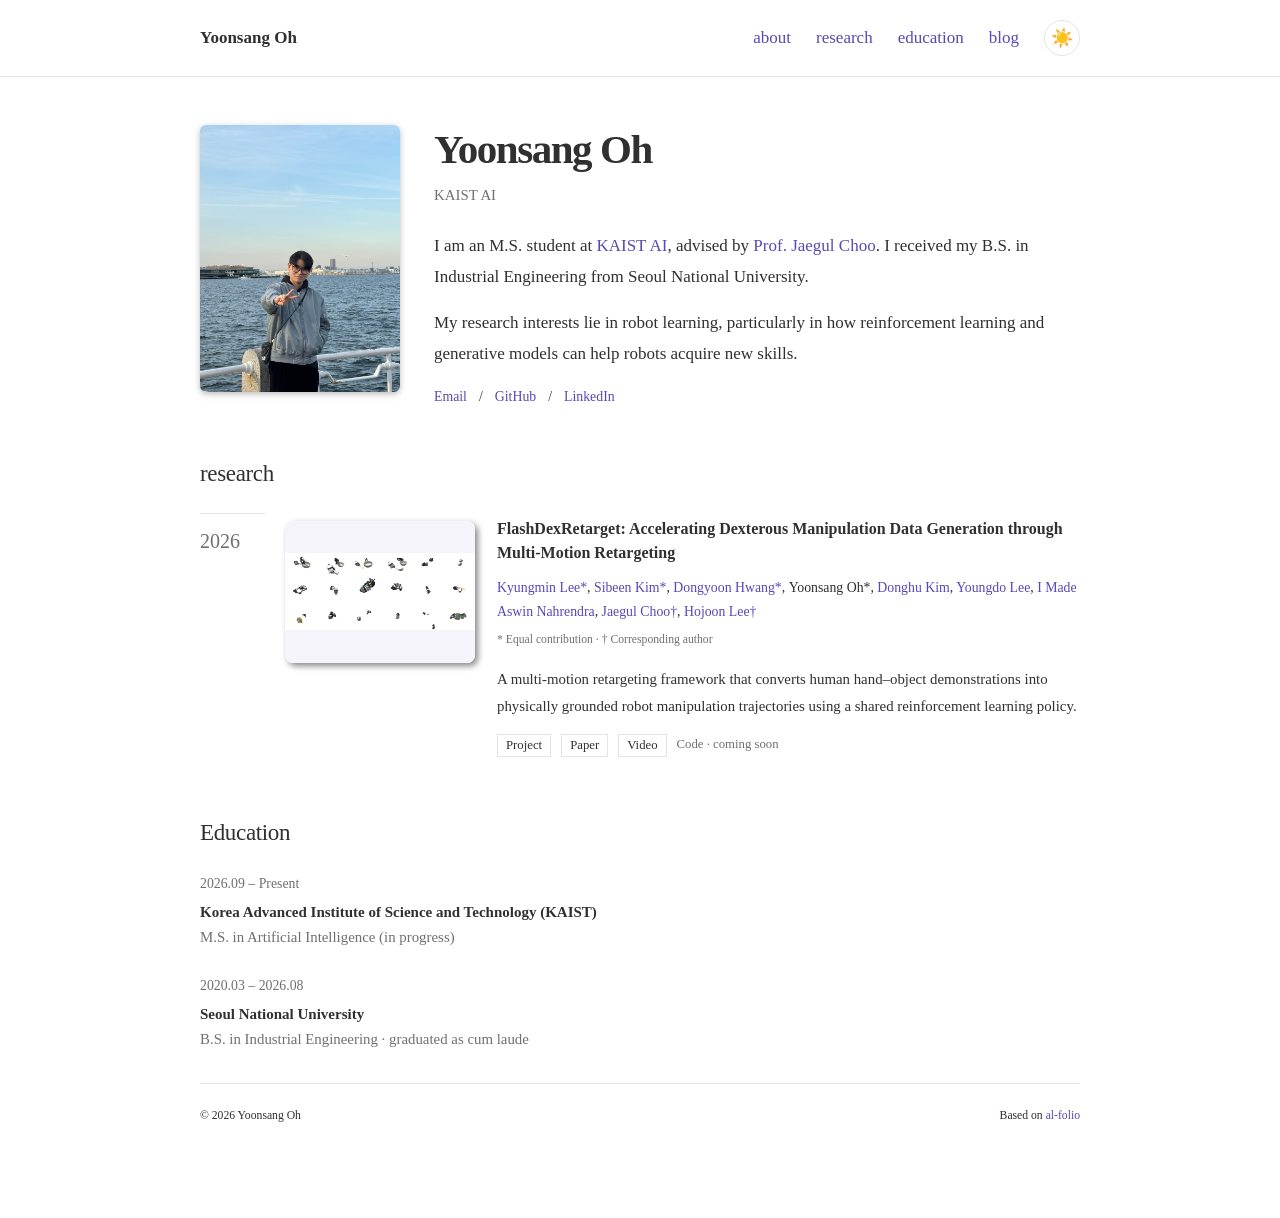
==== commit c63d52c7: "Update research interests introduction" ====
--- a/al-folio/index.html
+++ b/al-folio/index.html
@@ -1 +1 @@
-<!doctype html><!-- Adapted from MIT-licensed al-folio; upstream styles preserved. --><html lang="en"><head><meta charset="utf-8"><script src="/assets/site-behavior.js?v=fc8016f9e977"></script><meta name="viewport" content="width=device-width,initial-scale=1"><title>Yoonsang Oh</title><meta name="description" content="Yoonsang Oh — KAIST AI. Robot learning, reinforcement learning, and generative models."><link rel="icon" type="image/svg+xml" href="/assets/favicon-iris.svg"><link rel="stylesheet" href="/al-folio/vendor/bootstrap.min.css?v=0c5ed985fdbd"><link rel="stylesheet" href="/al-folio/vendor/mdb.min.css?v=8e98d8bd4dc6"><link rel="stylesheet" href="/al-folio/vendor/main.css?v=cbb906da6841"><link rel="stylesheet" href="/assets/common.css?v=5578fe120aba"><link rel="stylesheet" href="/al-folio/preview.css?v=f639acb4c418"><link rel="stylesheet" href="/assets/selected-theme.css?v=f602026204bf"><link rel="canonical" href="https://yoonsangoh.github.io/"></head><body><header class="al-nav"><div><a class="brand" href="#about">Yoonsang Oh</a><nav aria-label="Page sections"><a href="#about">about</a><a href="#research">research</a><a href="#education">education</a><a href="/blog/">blog</a><button class="theme-toggle" type="button" aria-label="Switch to dark mode" aria-pressed="false" title="Switch to dark mode"><span aria-hidden="true">☀️</span></button></nav></div></header><main class="al-wrap" id="about"><article><div class="al-profile"><img class="portrait" src="/assets/yoonsang-oh-portrait.jpg" alt="Yoonsang Oh"></div><div class="al-intro"><h1>Yoonsang Oh</h1><p class="desc">KAIST AI</p><p>I am an M.S. student at <a href="https://gsai.kaist.ac.kr/" target="_blank" rel="noopener noreferrer">KAIST AI</a>, advised by <a href="https://sites.google.com/site/jaegulchoo/" target="_blank" rel="noopener noreferrer">Prof. Jaegul Choo</a>. I received my B.S. in Industrial Engineering from Seoul National University.</p><p>I am interested in how robots acquire new skills, particularly through reinforcement learning and generative models.</p><div class="profile-links"><a href="mailto:5yoondori@kaist.ac.kr">Email</a> <span aria-hidden="true">/</span> <a href="https://github.com/YoonsangOh" target="_blank" rel="noopener noreferrer">GitHub</a> <span aria-hidden="true">/</span> <a href="https://www.linkedin.com/in/%EC%9C%A4%EC%83%81-%EC%98%A4-364b84219/" target="_blank" rel="noopener noreferrer">LinkedIn</a></div></div><section class="al-research" id="research"><h2>research</h2><div class="al-bibliography"><div class="year-label">2026</div><article class="paper"><div class="paper-media"><a class="paper-image" href="https://davian-robotics.github.io/FlashDexRetarget/" target="_blank" rel="noopener noreferrer" aria-label="Open FlashDexRetarget project"><video id="flashdexretarget-preview" class="paper-video" autoplay muted loop playsinline preload="metadata" poster="/assets/flashdexretarget.jpg" width="1448" height="1086" aria-label="FlashDexRetarget robot manipulation demonstrations"><source src="/assets/flashdexretarget-thumbnail.mp4" type="video/mp4"><img src="/assets/flashdexretarget.jpg" alt="Robot hands interacting with objects in FlashDexRetarget rollouts"></video></a></div><div class="paper-body"><p class="paper-year">Research project · 2026</p><h3><a href="https://davian-robotics.github.io/FlashDexRetarget/" target="_blank" rel="noopener noreferrer">FlashDexRetarget: Accelerating Dexterous Manipulation Data Generation through Multi-Motion Retargeting</a></h3><p class="authors"><a href="https://kyungminn.github.io/" target="_blank" rel="noopener noreferrer">Kyungmin Lee*</a>, <a href="https://sibisibi.github.io/" target="_blank" rel="noopener noreferrer">Sibeen Kim*</a>, <a href="https://godnpeter.github.io/" target="_blank" rel="noopener noreferrer">Dongyoon Hwang*</a>, <strong>Yoonsang Oh*</strong>, <a href="https://i-am-proto.github.io/" target="_blank" rel="noopener noreferrer">Donghu Kim</a>, <a href="https://leeyngdo.github.io/" target="_blank" rel="noopener noreferrer">Youngdo Lee</a>, <a href="https://anahrendra.github.io/" target="_blank" rel="noopener noreferrer">I Made Aswin Nahrendra</a>, <a href="https://sites.google.com/site/jaegulchoo/" target="_blank" rel="noopener noreferrer">Jaegul Choo†</a>, <a href="https://joonleesky.github.io/" target="_blank" rel="noopener noreferrer">Hojoon Lee†</a></p><p class="author-note">* Equal contribution · † Corresponding author</p><p class="paper-summary">A multi-motion retargeting framework that converts human hand–object demonstrations into physically grounded robot manipulation trajectories using a shared reinforcement learning policy.</p><p class="paper-links"><a href="https://davian-robotics.github.io/FlashDexRetarget/" target="_blank" rel="noopener noreferrer">Project</a> <span aria-hidden="true">/</span> <a href="https://davian-robotics.github.io/FlashDexRetarget/static/FlashDexRetarget.pdf" target="_blank" rel="noopener noreferrer">Paper</a> <span aria-hidden="true">/</span> <a href="https://davian-robotics.github.io/FlashDexRetarget/#video" target="_blank" rel="noopener noreferrer">Video</a> <span aria-hidden="true">/</span> <span class="pending">Code · coming soon</span></p></div></article></div></section><section id="education"><h2>Education</h2><div class="al-education"><div class="education-item"><p class="education-period">2026.09 – Present</p><h3>Korea Advanced Institute of Science and Technology (KAIST)</h3><p>M.S. in Artificial Intelligence (in progress)</p></div><div class="education-item"><p class="education-period">2020.03 – 2026.08</p><h3>Seoul National University</h3><p>B.S. in Industrial Engineering · graduated as cum laude</p></div></div></section></article><footer class="candidate-footer"><span>© 2026 Yoonsang Oh</span><span>Based on <a href="https://github.com/alshedivat/al-folio">al-folio</a></span></footer></main></body></html>+<!doctype html><!-- Adapted from MIT-licensed al-folio; upstream styles preserved. --><html lang="en"><head><meta charset="utf-8"><script src="/assets/site-behavior.js?v=fc8016f9e977"></script><meta name="viewport" content="width=device-width,initial-scale=1"><title>Yoonsang Oh</title><meta name="description" content="Yoonsang Oh — KAIST AI. Robot learning, reinforcement learning, and generative models."><link rel="icon" type="image/svg+xml" href="/assets/favicon-iris.svg"><link rel="stylesheet" href="/al-folio/vendor/bootstrap.min.css?v=0c5ed985fdbd"><link rel="stylesheet" href="/al-folio/vendor/mdb.min.css?v=8e98d8bd4dc6"><link rel="stylesheet" href="/al-folio/vendor/main.css?v=cbb906da6841"><link rel="stylesheet" href="/assets/common.css?v=5578fe120aba"><link rel="stylesheet" href="/al-folio/preview.css?v=f639acb4c418"><link rel="stylesheet" href="/assets/selected-theme.css?v=f602026204bf"><link rel="canonical" href="https://yoonsangoh.github.io/"></head><body><header class="al-nav"><div><a class="brand" href="#about">Yoonsang Oh</a><nav aria-label="Page sections"><a href="#about">about</a><a href="#research">research</a><a href="#education">education</a><a href="/blog/">blog</a><button class="theme-toggle" type="button" aria-label="Switch to dark mode" aria-pressed="false" title="Switch to dark mode"><span aria-hidden="true">☀️</span></button></nav></div></header><main class="al-wrap" id="about"><article><div class="al-profile"><img class="portrait" src="/assets/yoonsang-oh-portrait.jpg" alt="Yoonsang Oh"></div><div class="al-intro"><h1>Yoonsang Oh</h1><p class="desc">KAIST AI</p><p>I am an M.S. student at <a href="https://gsai.kaist.ac.kr/" target="_blank" rel="noopener noreferrer">KAIST AI</a>, advised by <a href="https://sites.google.com/site/jaegulchoo/" target="_blank" rel="noopener noreferrer">Prof. Jaegul Choo</a>. I received my B.S. in Industrial Engineering from Seoul National University.</p><p>My research interests lie in robot learning, particularly in how reinforcement learning and generative models can help robots acquire new skills.</p><div class="profile-links"><a href="mailto:5yoondori@kaist.ac.kr">Email</a> <span aria-hidden="true">/</span> <a href="https://github.com/YoonsangOh" target="_blank" rel="noopener noreferrer">GitHub</a> <span aria-hidden="true">/</span> <a href="https://www.linkedin.com/in/%EC%9C%A4%EC%83%81-%EC%98%A4-364b84219/" target="_blank" rel="noopener noreferrer">LinkedIn</a></div></div><section class="al-research" id="research"><h2>research</h2><div class="al-bibliography"><div class="year-label">2026</div><article class="paper"><div class="paper-media"><a class="paper-image" href="https://davian-robotics.github.io/FlashDexRetarget/" target="_blank" rel="noopener noreferrer" aria-label="Open FlashDexRetarget project"><video id="flashdexretarget-preview" class="paper-video" autoplay muted loop playsinline preload="metadata" poster="/assets/flashdexretarget.jpg" width="1448" height="1086" aria-label="FlashDexRetarget robot manipulation demonstrations"><source src="/assets/flashdexretarget-thumbnail.mp4" type="video/mp4"><img src="/assets/flashdexretarget.jpg" alt="Robot hands interacting with objects in FlashDexRetarget rollouts"></video></a></div><div class="paper-body"><p class="paper-year">Research project · 2026</p><h3><a href="https://davian-robotics.github.io/FlashDexRetarget/" target="_blank" rel="noopener noreferrer">FlashDexRetarget: Accelerating Dexterous Manipulation Data Generation through Multi-Motion Retargeting</a></h3><p class="authors"><a href="https://kyungminn.github.io/" target="_blank" rel="noopener noreferrer">Kyungmin Lee*</a>, <a href="https://sibisibi.github.io/" target="_blank" rel="noopener noreferrer">Sibeen Kim*</a>, <a href="https://godnpeter.github.io/" target="_blank" rel="noopener noreferrer">Dongyoon Hwang*</a>, <strong>Yoonsang Oh*</strong>, <a href="https://i-am-proto.github.io/" target="_blank" rel="noopener noreferrer">Donghu Kim</a>, <a href="https://leeyngdo.github.io/" target="_blank" rel="noopener noreferrer">Youngdo Lee</a>, <a href="https://anahrendra.github.io/" target="_blank" rel="noopener noreferrer">I Made Aswin Nahrendra</a>, <a href="https://sites.google.com/site/jaegulchoo/" target="_blank" rel="noopener noreferrer">Jaegul Choo†</a>, <a href="https://joonleesky.github.io/" target="_blank" rel="noopener noreferrer">Hojoon Lee†</a></p><p class="author-note">* Equal contribution · † Corresponding author</p><p class="paper-summary">A multi-motion retargeting framework that converts human hand–object demonstrations into physically grounded robot manipulation trajectories using a shared reinforcement learning policy.</p><p class="paper-links"><a href="https://davian-robotics.github.io/FlashDexRetarget/" target="_blank" rel="noopener noreferrer">Project</a> <span aria-hidden="true">/</span> <a href="https://davian-robotics.github.io/FlashDexRetarget/static/FlashDexRetarget.pdf" target="_blank" rel="noopener noreferrer">Paper</a> <span aria-hidden="true">/</span> <a href="https://davian-robotics.github.io/FlashDexRetarget/#video" target="_blank" rel="noopener noreferrer">Video</a> <span aria-hidden="true">/</span> <span class="pending">Code · coming soon</span></p></div></article></div></section><section id="education"><h2>Education</h2><div class="al-education"><div class="education-item"><p class="education-period">2026.09 – Present</p><h3>Korea Advanced Institute of Science and Technology (KAIST)</h3><p>M.S. in Artificial Intelligence (in progress)</p></div><div class="education-item"><p class="education-period">2020.03 – 2026.08</p><h3>Seoul National University</h3><p>B.S. in Industrial Engineering · graduated as cum laude</p></div></div></section></article><footer class="candidate-footer"><span>© 2026 Yoonsang Oh</span><span>Based on <a href="https://github.com/alshedivat/al-folio">al-folio</a></span></footer></main></body></html>
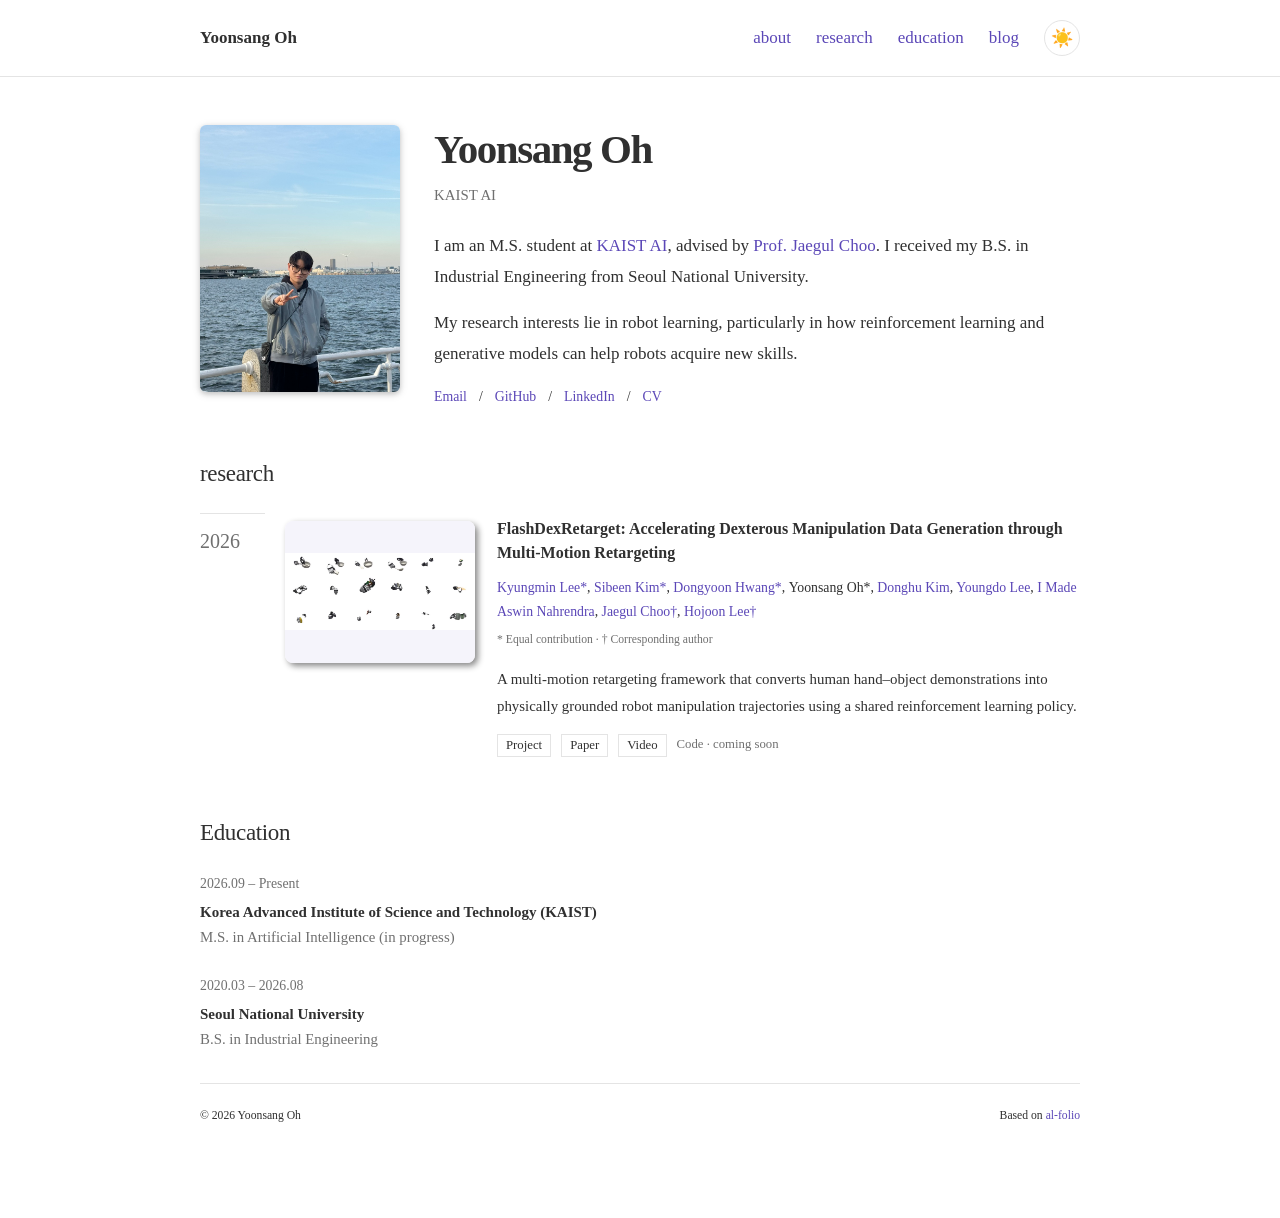
==== commit 16ea2dfd: "Publish revised CV and simplify homepage education" ====
--- a/al-folio/index.html
+++ b/al-folio/index.html
@@ -1 +1 @@
-<!doctype html><!-- Adapted from MIT-licensed al-folio; upstream styles preserved. --><html lang="en"><head><meta charset="utf-8"><script src="/assets/site-behavior.js?v=fc8016f9e977"></script><meta name="viewport" content="width=device-width,initial-scale=1"><title>Yoonsang Oh</title><meta name="description" content="Yoonsang Oh — KAIST AI. Robot learning, reinforcement learning, and generative models."><link rel="icon" type="image/svg+xml" href="/assets/favicon-iris.svg"><link rel="stylesheet" href="/al-folio/vendor/bootstrap.min.css?v=0c5ed985fdbd"><link rel="stylesheet" href="/al-folio/vendor/mdb.min.css?v=8e98d8bd4dc6"><link rel="stylesheet" href="/al-folio/vendor/main.css?v=cbb906da6841"><link rel="stylesheet" href="/assets/common.css?v=5578fe120aba"><link rel="stylesheet" href="/al-folio/preview.css?v=f639acb4c418"><link rel="stylesheet" href="/assets/selected-theme.css?v=f602026204bf"><link rel="canonical" href="https://yoonsangoh.github.io/"></head><body><header class="al-nav"><div><a class="brand" href="#about">Yoonsang Oh</a><nav aria-label="Page sections"><a href="#about">about</a><a href="#research">research</a><a href="#education">education</a><a href="/blog/">blog</a><button class="theme-toggle" type="button" aria-label="Switch to dark mode" aria-pressed="false" title="Switch to dark mode"><span aria-hidden="true">☀️</span></button></nav></div></header><main class="al-wrap" id="about"><article><div class="al-profile"><img class="portrait" src="/assets/yoonsang-oh-portrait.jpg" alt="Yoonsang Oh"></div><div class="al-intro"><h1>Yoonsang Oh</h1><p class="desc">KAIST AI</p><p>I am an M.S. student at <a href="https://gsai.kaist.ac.kr/" target="_blank" rel="noopener noreferrer">KAIST AI</a>, advised by <a href="https://sites.google.com/site/jaegulchoo/" target="_blank" rel="noopener noreferrer">Prof. Jaegul Choo</a>. I received my B.S. in Industrial Engineering from Seoul National University.</p><p>My research interests lie in robot learning, particularly in how reinforcement learning and generative models can help robots acquire new skills.</p><div class="profile-links"><a href="mailto:5yoondori@kaist.ac.kr">Email</a> <span aria-hidden="true">/</span> <a href="https://github.com/YoonsangOh" target="_blank" rel="noopener noreferrer">GitHub</a> <span aria-hidden="true">/</span> <a href="https://www.linkedin.com/in/%EC%9C%A4%EC%83%81-%EC%98%A4-364b84219/" target="_blank" rel="noopener noreferrer">LinkedIn</a></div></div><section class="al-research" id="research"><h2>research</h2><div class="al-bibliography"><div class="year-label">2026</div><article class="paper"><div class="paper-media"><a class="paper-image" href="https://davian-robotics.github.io/FlashDexRetarget/" target="_blank" rel="noopener noreferrer" aria-label="Open FlashDexRetarget project"><video id="flashdexretarget-preview" class="paper-video" autoplay muted loop playsinline preload="metadata" poster="/assets/flashdexretarget.jpg" width="1448" height="1086" aria-label="FlashDexRetarget robot manipulation demonstrations"><source src="/assets/flashdexretarget-thumbnail.mp4" type="video/mp4"><img src="/assets/flashdexretarget.jpg" alt="Robot hands interacting with objects in FlashDexRetarget rollouts"></video></a></div><div class="paper-body"><p class="paper-year">Research project · 2026</p><h3><a href="https://davian-robotics.github.io/FlashDexRetarget/" target="_blank" rel="noopener noreferrer">FlashDexRetarget: Accelerating Dexterous Manipulation Data Generation through Multi-Motion Retargeting</a></h3><p class="authors"><a href="https://kyungminn.github.io/" target="_blank" rel="noopener noreferrer">Kyungmin Lee*</a>, <a href="https://sibisibi.github.io/" target="_blank" rel="noopener noreferrer">Sibeen Kim*</a>, <a href="https://godnpeter.github.io/" target="_blank" rel="noopener noreferrer">Dongyoon Hwang*</a>, <strong>Yoonsang Oh*</strong>, <a href="https://i-am-proto.github.io/" target="_blank" rel="noopener noreferrer">Donghu Kim</a>, <a href="https://leeyngdo.github.io/" target="_blank" rel="noopener noreferrer">Youngdo Lee</a>, <a href="https://anahrendra.github.io/" target="_blank" rel="noopener noreferrer">I Made Aswin Nahrendra</a>, <a href="https://sites.google.com/site/jaegulchoo/" target="_blank" rel="noopener noreferrer">Jaegul Choo†</a>, <a href="https://joonleesky.github.io/" target="_blank" rel="noopener noreferrer">Hojoon Lee†</a></p><p class="author-note">* Equal contribution · † Corresponding author</p><p class="paper-summary">A multi-motion retargeting framework that converts human hand–object demonstrations into physically grounded robot manipulation trajectories using a shared reinforcement learning policy.</p><p class="paper-links"><a href="https://davian-robotics.github.io/FlashDexRetarget/" target="_blank" rel="noopener noreferrer">Project</a> <span aria-hidden="true">/</span> <a href="https://davian-robotics.github.io/FlashDexRetarget/static/FlashDexRetarget.pdf" target="_blank" rel="noopener noreferrer">Paper</a> <span aria-hidden="true">/</span> <a href="https://davian-robotics.github.io/FlashDexRetarget/#video" target="_blank" rel="noopener noreferrer">Video</a> <span aria-hidden="true">/</span> <span class="pending">Code · coming soon</span></p></div></article></div></section><section id="education"><h2>Education</h2><div class="al-education"><div class="education-item"><p class="education-period">2026.09 – Present</p><h3>Korea Advanced Institute of Science and Technology (KAIST)</h3><p>M.S. in Artificial Intelligence (in progress)</p></div><div class="education-item"><p class="education-period">2020.03 – 2026.08</p><h3>Seoul National University</h3><p>B.S. in Industrial Engineering · graduated as cum laude</p></div></div></section></article><footer class="candidate-footer"><span>© 2026 Yoonsang Oh</span><span>Based on <a href="https://github.com/alshedivat/al-folio">al-folio</a></span></footer></main></body></html>+<!doctype html><!-- Adapted from MIT-licensed al-folio; upstream styles preserved. --><html lang="en"><head><meta charset="utf-8"><script src="/assets/site-behavior.js?v=fc8016f9e977"></script><meta name="viewport" content="width=device-width,initial-scale=1"><title>Yoonsang Oh</title><meta name="description" content="Yoonsang Oh — KAIST AI. Robot learning, reinforcement learning, and generative models."><link rel="icon" type="image/svg+xml" href="/assets/favicon-iris.svg"><link rel="stylesheet" href="/al-folio/vendor/bootstrap.min.css?v=0c5ed985fdbd"><link rel="stylesheet" href="/al-folio/vendor/mdb.min.css?v=8e98d8bd4dc6"><link rel="stylesheet" href="/al-folio/vendor/main.css?v=cbb906da6841"><link rel="stylesheet" href="/assets/common.css?v=5578fe120aba"><link rel="stylesheet" href="/al-folio/preview.css?v=f639acb4c418"><link rel="stylesheet" href="/assets/selected-theme.css?v=f602026204bf"><link rel="canonical" href="https://yoonsangoh.github.io/"></head><body><header class="al-nav"><div><a class="brand" href="#about">Yoonsang Oh</a><nav aria-label="Page sections"><a href="#about">about</a><a href="#research">research</a><a href="#education">education</a><a href="/blog/">blog</a><button class="theme-toggle" type="button" aria-label="Switch to dark mode" aria-pressed="false" title="Switch to dark mode"><span aria-hidden="true">☀️</span></button></nav></div></header><main class="al-wrap" id="about"><article><div class="al-profile"><img class="portrait" src="/assets/yoonsang-oh-portrait.jpg" alt="Yoonsang Oh"></div><div class="al-intro"><h1>Yoonsang Oh</h1><p class="desc">KAIST AI</p><p>I am an M.S. student at <a href="https://gsai.kaist.ac.kr/" target="_blank" rel="noopener noreferrer">KAIST AI</a>, advised by <a href="https://sites.google.com/site/jaegulchoo/" target="_blank" rel="noopener noreferrer">Prof. Jaegul Choo</a>. I received my B.S. in Industrial Engineering from Seoul National University.</p><p>My research interests lie in robot learning, particularly in how reinforcement learning and generative models can help robots acquire new skills.</p><div class="profile-links"><a href="mailto:5yoondori@kaist.ac.kr">Email</a> <span aria-hidden="true">/</span> <a href="https://github.com/YoonsangOh" target="_blank" rel="noopener noreferrer">GitHub</a> <span aria-hidden="true">/</span> <a href="https://www.linkedin.com/in/%EC%9C%A4%EC%83%81-%EC%98%A4-364b84219/" target="_blank" rel="noopener noreferrer">LinkedIn</a> <span aria-hidden="true">/</span> <a href="/assets/Yoonsang_Oh_CV.pdf" target="_blank" rel="noopener">CV</a></div></div><section class="al-research" id="research"><h2>research</h2><div class="al-bibliography"><div class="year-label">2026</div><article class="paper"><div class="paper-media"><a class="paper-image" href="https://davian-robotics.github.io/FlashDexRetarget/" target="_blank" rel="noopener noreferrer" aria-label="Open FlashDexRetarget project"><video id="flashdexretarget-preview" class="paper-video" autoplay muted loop playsinline preload="metadata" poster="/assets/flashdexretarget.jpg" width="1448" height="1086" aria-label="FlashDexRetarget robot manipulation demonstrations"><source src="/assets/flashdexretarget-thumbnail.mp4" type="video/mp4"><img src="/assets/flashdexretarget.jpg" alt="Robot hands interacting with objects in FlashDexRetarget rollouts"></video></a></div><div class="paper-body"><p class="paper-year">Research project · 2026</p><h3><a href="https://davian-robotics.github.io/FlashDexRetarget/" target="_blank" rel="noopener noreferrer">FlashDexRetarget: Accelerating Dexterous Manipulation Data Generation through Multi-Motion Retargeting</a></h3><p class="authors"><a href="https://kyungminn.github.io/" target="_blank" rel="noopener noreferrer">Kyungmin Lee*</a>, <a href="https://sibisibi.github.io/" target="_blank" rel="noopener noreferrer">Sibeen Kim*</a>, <a href="https://godnpeter.github.io/" target="_blank" rel="noopener noreferrer">Dongyoon Hwang*</a>, <strong>Yoonsang Oh*</strong>, <a href="https://i-am-proto.github.io/" target="_blank" rel="noopener noreferrer">Donghu Kim</a>, <a href="https://leeyngdo.github.io/" target="_blank" rel="noopener noreferrer">Youngdo Lee</a>, <a href="https://anahrendra.github.io/" target="_blank" rel="noopener noreferrer">I Made Aswin Nahrendra</a>, <a href="https://sites.google.com/site/jaegulchoo/" target="_blank" rel="noopener noreferrer">Jaegul Choo†</a>, <a href="https://joonleesky.github.io/" target="_blank" rel="noopener noreferrer">Hojoon Lee†</a></p><p class="author-note">* Equal contribution · † Corresponding author</p><p class="paper-summary">A multi-motion retargeting framework that converts human hand–object demonstrations into physically grounded robot manipulation trajectories using a shared reinforcement learning policy.</p><p class="paper-links"><a href="https://davian-robotics.github.io/FlashDexRetarget/" target="_blank" rel="noopener noreferrer">Project</a> <span aria-hidden="true">/</span> <a href="https://davian-robotics.github.io/FlashDexRetarget/static/FlashDexRetarget.pdf" target="_blank" rel="noopener noreferrer">Paper</a> <span aria-hidden="true">/</span> <a href="https://davian-robotics.github.io/FlashDexRetarget/#video" target="_blank" rel="noopener noreferrer">Video</a> <span aria-hidden="true">/</span> <span class="pending">Code · coming soon</span></p></div></article></div></section><section id="education"><h2>Education</h2><div class="al-education"><div class="education-item"><p class="education-period">2026.09 – Present</p><h3>Korea Advanced Institute of Science and Technology (KAIST)</h3><p>M.S. in Artificial Intelligence (in progress)</p></div><div class="education-item"><p class="education-period">2020.03 – 2026.08</p><h3>Seoul National University</h3><p>B.S. in Industrial Engineering</p></div></div></section></article><footer class="candidate-footer"><span>© 2026 Yoonsang Oh</span><span>Based on <a href="https://github.com/alshedivat/al-folio">al-folio</a></span></footer></main></body></html>
